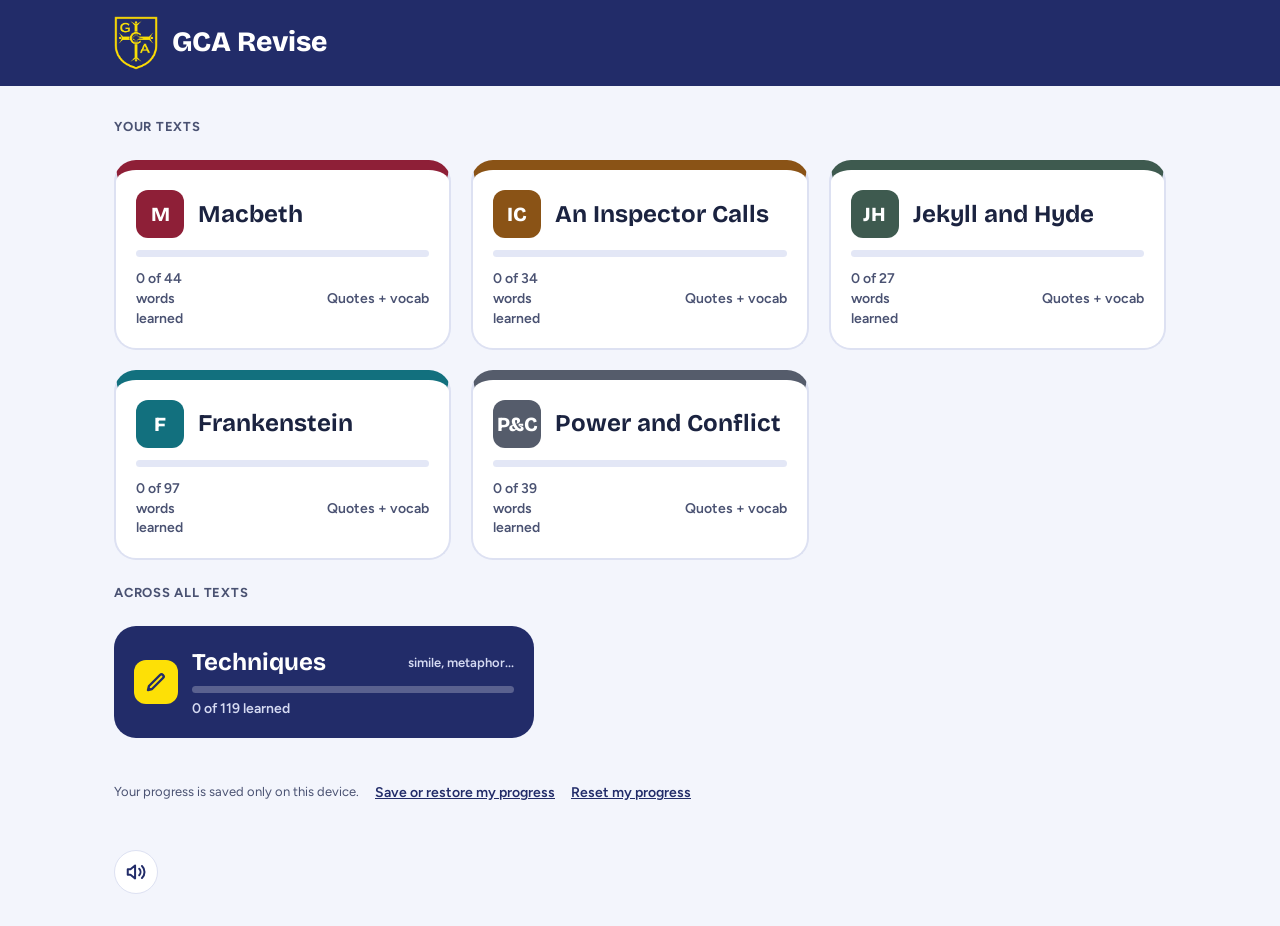
==== web/index.html @ 06cf7635 "Add Save or restore my progress (code or file); update feedback log and handoff Co-Authored-By: Clau" ====
<!doctype html>
<html lang="en">
<head>
<meta charset="utf-8">
<meta name="viewport" content="width=device-width, initial-scale=1">
<title>GCA Revise</title>
<link rel="icon" href="img/crest.png">
<link rel="stylesheet" href="style.css">
</head>
<body>
<div id="app"></div>
<script src="vendor/supabase.js"></script>
<script src="js/account.js"></script>
<script src="js/storage.js"></script>
<script src="js/data.js"></script>
<script src="js/engine.js"></script>
<script src="js/sound.js"></script>
<script src="js/backup.js"></script>
<script src="js/screens.js"></script>
<script src="js/typed-screens.js"></script>
<script src="js/match-screens.js"></script>
<script src="js/quote-screens.js"></script>
<script src="js/app.js"></script>
</body>
</html>
---- web/style.css ----
/* GCA Revise: colours, fonts and layout, from the approved design. */

/* Fonts are served from this site (no outside requests). Both are open-source (SIL Open Font License):
   Bricolage Grotesque and Figtree, variable versions, Latin letters only. */
@font-face {
  font-family: 'Bricolage Grotesque';
  font-style: normal;
  font-weight: 600 800;
  font-display: swap;
  src: url(fonts/bricolage-grotesque-latin.woff2) format('woff2');
}
@font-face {
  font-family: 'Figtree';
  font-style: normal;
  font-weight: 400 700;
  font-display: swap;
  src: url(fonts/figtree-latin.woff2) format('woff2');
}
:root {
  --navy: #222C69;
  --bg: #F3F5FC;
  --ink: #1B2340;
  --muted: #4A5272;
  --line: #DDE1F2;
  --track: #E3E7F6;
  --yellow: #FDE006;
  --accent: var(--navy);
  --tint: #E3E7F6;
}

* { box-sizing: border-box; }

body {
  margin: 0;
  background: var(--bg);
  color: var(--ink);
  font-family: 'Figtree', system-ui, sans-serif;
  font-size: 16px;
  line-height: 1.4;
}

a { color: inherit; text-decoration: none; }
h1, h2 { margin: 0; font-family: 'Bricolage Grotesque', sans-serif; }
p { margin: 0; }
a:focus-visible, button:focus-visible { outline: 3px solid var(--yellow); outline-offset: 2px; }

.wrap {
  max-width: 1100px;
  width: 100%;
  margin: 0 auto;
  padding: 20px;
  display: flex;
  flex-direction: column;
  gap: 16px;
}

.label {
  font-family: 'Figtree', sans-serif;
  font-size: 13px;
  font-weight: 700;
  letter-spacing: 0.06em;
  text-transform: uppercase;
  color: var(--muted);
}

/* Progress bar */
.bar { height: 7px; border-radius: 4px; background: var(--track); }
.bar span { display: block; height: 100%; border-radius: 4px; background: var(--accent); }

/* ---------- Home ---------- */
.home-head {
  max-width: 1100px;
  margin: 0 auto;
  padding: 36px 20px 0;
  display: flex;
  align-items: center;
  gap: 14px;
  color: var(--navy);
}
.home-head .crest { width: 48px; height: auto; flex: none; }
.home-head h1 { font-size: 32px; font-weight: 800; line-height: 1.05; }
.sub { font-size: 15px; color: var(--muted); }

.text-grid { display: flex; flex-direction: column; gap: 10px; }

.text-card {
  display: grid;
  grid-template-columns: 44px 1fr auto;
  grid-template-areas:
    "badge name tag"
    "badge bar bar"
    "badge learned learned";
  column-gap: 14px;
  row-gap: 6px;
  align-items: center;
  background: #fff;
  border: 2px solid var(--line);
  border-radius: 18px;
  padding: 12px 16px;
  min-height: 44px;
}
.text-card:hover { border-color: var(--accent); }
.badge {
  grid-area: badge;
  width: 44px; height: 44px;
  border-radius: 12px;
  background: var(--accent);
  color: #fff;
  display: flex; align-items: center; justify-content: center;
  font-family: 'Bricolage Grotesque', sans-serif;
  font-weight: 800; font-size: 20px;
}
.tc-name { grid-area: name; font-family: 'Bricolage Grotesque', sans-serif; font-weight: 700; font-size: 18px; }
.tc-tag { grid-area: tag; font-size: 13px; font-weight: 600; color: var(--muted); }
.text-card .bar { grid-area: bar; }
.tc-learned { grid-area: learned; font-size: 13px; font-weight: 600; color: var(--muted); }

.tech-card {
  display: grid;
  grid-template-columns: 44px 1fr auto;
  grid-template-areas:
    "icon name tag"
    "icon bar bar"
    "icon learned learned";
  column-gap: 14px;
  row-gap: 6px;
  align-items: center;
  background: var(--navy);
  color: #fff;
  border-radius: 18px;
  padding: 14px 16px;
  min-height: 44px;
  --accent: var(--yellow);
}
.tech-icon {
  grid-area: icon;
  width: 44px; height: 44px;
  border-radius: 12px;
  background: var(--yellow);
  display: flex; align-items: center; justify-content: center;
}
.tech-name { grid-area: name; font-family: 'Bricolage Grotesque', sans-serif; font-weight: 700; font-size: 18px; }
.tech-tag { grid-area: tag; font-size: 13px; font-weight: 600; color: #D5DAF2; }
.tech-card .bar { grid-area: bar; background: rgba(255, 255, 255, 0.25); }
.tech-card .tc-learned { color: #D5DAF2; }

/* ---------- Inside a text / Techniques ---------- */
.page-head {
  background: var(--accent);
  color: #fff;
  border-radius: 0 0 28px 28px;
}
.head-inner { padding-top: 24px; padding-bottom: 24px; gap: 14px; }
.head-top { display: flex; align-items: center; gap: 14px; }
.back {
  width: 44px; height: 44px;
  border-radius: 14px;
  background: rgba(255, 255, 255, 0.18);
  display: flex; align-items: center; justify-content: center;
  flex: none;
}
.brand-link, .home-link { display: flex; align-items: center; gap: 14px; color: inherit; }
.brand-link:hover .head-brand, .home-link:hover h1 { text-decoration: underline; }
.crest-small { display: block; width: 32px; height: auto; }
.head-brand { display: inline; font-weight: 700; color: rgba(255, 255, 255, 0.85); font-size: 15px; }
.page-head h1 { font-size: 36px; font-weight: 800; line-height: 1.05; }
.page-head .sub { color: rgba(255, 255, 255, 0.85); }

.mode-switch { display: flex; background: var(--track); border-radius: 14px; padding: 4px; gap: 4px; }
.mode-btn {
  flex: 1;
  min-height: 44px;
  border: 0;
  border-radius: 11px;
  background: transparent;
  color: var(--muted);
  font: 600 15px 'Figtree', sans-serif;
  cursor: pointer;
}
.mode-btn.on { background: #fff; color: var(--navy); font-weight: 700; }

.card-grid { display: flex; flex-direction: column; gap: 16px; }
.card {
  background: #fff;
  border: 2px solid var(--line);
  border-radius: 20px;
  padding: 16px;
  display: flex;
  flex-direction: column;
  gap: 12px;
}
.card h2 { font-size: 22px; font-weight: 700; }
.card-top { display: flex; justify-content: space-between; align-items: baseline; gap: 12px; }
.count { font-size: 13px; font-weight: 600; color: var(--muted); }

.pills { display: flex; gap: 8px; flex-wrap: wrap; }
.pill {
  display: flex; align-items: center;
  min-height: 44px;
  padding: 0 16px;
  border-radius: 999px;
  background: var(--tint);
  color: var(--accent);
  font-weight: 700; font-size: 15px;
}
.pill.primary { background: var(--accent); color: #fff; }

.later {
  background: var(--track);
  border-radius: 20px;
  padding: 14px 16px;
  display: flex; flex-direction: column; gap: 4px;
  color: var(--muted);
  font-size: 14px;
}
.later strong { color: var(--navy); font-size: 15px; }

.tech-list { display: flex; flex-direction: column; gap: 8px; }
.tech-row { display: flex; gap: 12px; background: #fff; border-radius: 14px; padding: 10px 14px; }
.tech-word { width: 104px; flex: none; font-weight: 700; }
.tech-def { font-size: 14px; color: var(--muted); }

/* ---------- Laptop and Chromebook ---------- */
@media (min-width: 760px) {
  body { font-size: 17px; }
  .wrap { padding: 32px 24px; gap: 24px; }

  .home-head {
    max-width: none;
    background: var(--navy);
    color: #fff;
    padding: 16px max(24px, calc((100% - 1100px) / 2 + 24px));
  }
  .home-head .crest { width: 44px; }
  .home-head h1 { font-size: 28px; }
  .home-head .sub { display: none; }

  .text-grid { display: grid; grid-template-columns: repeat(auto-fill, minmax(300px, 1fr)); gap: 20px; }
  .text-card {
    border-radius: 22px;
    padding: 20px;
    border-top: 10px solid var(--accent);
    grid-template-columns: 48px 1fr;
    grid-template-areas:
      "badge name"
      "bar bar"
      "learned tag";
    row-gap: 12px;
  }
  .tc-name { font-size: 24px; }
  .tc-learned, .tc-tag { font-size: 14px; }
  .tc-tag { justify-self: end; }
  .badge { width: 48px; height: 48px; }

  .tech-card { max-width: 420px; border-radius: 22px; padding: 20px; }
  .tech-name { font-size: 24px; }

  .head-inner { padding-top: 20px; padding-bottom: 32px; gap: 20px; }
  .crest-small { display: block; width: 36px; height: auto; }
  .head-brand { display: inline; font-weight: 700; color: rgba(255, 255, 255, 0.85); font-size: 16px; }
  .page-head h1 { font-size: 48px; }
  .page-head .sub { font-size: 18px; }

  .mode-switch { align-self: flex-start; }
  .mode-btn { padding: 0 20px; flex: none; }
  .card-grid { display: grid; grid-template-columns: repeat(auto-fit, minmax(340px, 1fr)); gap: 20px; }
  .card { border-radius: 22px; padding: 24px; gap: 16px; }
  .card h2 { font-size: 28px; }
  .count { font-size: 14px; }
  .pill { min-height: 48px; padding: 0 20px; font-size: 16px; }
  .tech-row { padding: 14px 20px; gap: 16px; border-radius: 16px; }
  .tech-word { width: 130px; font-size: 18px; }
  .tech-def { font-size: 16px; }
}

/* ---------- The typed-answer game ---------- */
.run {
  --run-bg: var(--bg);
  --run-line: var(--line);
  --run-fill: var(--navy);
  --run-count: var(--muted);
  min-height: 100vh;
  min-height: 100dvh;
  background: var(--run-bg);
  display: flex;
  flex-direction: column;
}
.run.right { --run-bg: #E3F4EB; --run-line: #BFE3D0; --run-fill: #17724B; --run-count: #155E3E; }
.run.wrong { --run-bg: #FCEBEE; --run-line: #F2C9D1; --run-fill: var(--navy); }
.run.near { --run-bg: #FFF6D6; --run-line: #F1DE9C; --run-fill: var(--navy); }
.run.done { --run-bg: var(--navy); }

.run-bar { border-bottom: 0; }
.run-bar-inner {
  max-width: 1100px; margin: 0 auto;
  padding: 24px 20px 0;
  display: flex; align-items: center; gap: 12px;
}
.back-sq {
  width: 44px; height: 44px; flex: none;
  border-radius: 14px; background: #fff; border: 2px solid var(--line);
  display: flex; align-items: center; justify-content: center;
  color: var(--ink);
}
.run-title { flex: 1; display: flex; flex-direction: column; gap: 6px; min-width: 0; }
.run-name { font-size: 14px; font-weight: 700; }
.run-track { height: 8px; border-radius: 4px; background: var(--run-line); }
.run-track span { display: block; height: 100%; border-radius: 4px; background: var(--run-fill); }
.run-count { flex: none; font-size: 14px; font-weight: 700; color: var(--run-count); }

.run-main {
  max-width: 1100px; width: 100%; margin: 0 auto;
  padding: 20px 20px 28px;
  display: flex; flex-direction: column; gap: 20px; flex: 1;
}
.run-left { display: flex; flex-direction: column; gap: 20px; flex: 1; }
.run-side { display: none; }

.chips { display: flex; gap: 10px; flex-wrap: wrap; }
.chip {
  display: inline-flex; align-items: center; gap: 6px;
  background: #fff; border: 2px solid var(--line);
  border-radius: 999px; padding: 6px 12px;
  font-size: 14px; font-weight: 700;
}

.q-card {
  background: #fff; border-radius: 24px; padding: 28px 24px;
  display: flex; flex-direction: column; gap: 12px;
  box-shadow: 0 1px 0 var(--line);
}
.q-label { font-size: 13px; font-weight: 700; letter-spacing: 0.06em; text-transform: uppercase; color: var(--muted); }
.q-text { font-family: 'Bricolage Grotesque', sans-serif; font-weight: 700; font-size: 28px; line-height: 1.2; }
.text-pill {
  align-self: flex-start; display: flex; align-items: center; gap: 8px;
  background: var(--tint); color: var(--accent);
  border-radius: 999px; padding: 6px 12px; font-size: 13px; font-weight: 700;
}
.pill-row { display: flex; gap: 8px; flex-wrap: wrap; }
.text-pill.tag-pill { background: var(--track); color: var(--navy); }
.text-pill .dot { width: 10px; height: 10px; border-radius: 5px; background: var(--accent); }

.answer { display: flex; flex-direction: column; gap: 8px; }
.answer label { font-size: 14px; font-weight: 700; color: var(--muted); }
.answer-row { display: flex; flex-direction: column; gap: 12px; }
.answer input {
  width: 100%; height: 56px; border-radius: 16px;
  border: 2px solid var(--navy); background: #fff; padding: 0 16px;
  font: 600 20px 'Figtree', sans-serif; color: var(--ink);
}
.answer input:focus { outline: 3px solid var(--yellow); outline-offset: 2px; }
.hint { font-size: 13px; color: var(--muted); }
.check-btn, .fb-btn, .done-main-btn {
  display: flex; align-items: center; justify-content: center;
  height: 56px; padding: 0 28px; border: 0; border-radius: 16px;
  font: 700 18px 'Figtree', sans-serif; cursor: pointer;
}
.check-btn { background: var(--navy); color: #fff; }

/* Right / wrong */
.fb {
  max-width: 760px; width: 100%; margin: 0 auto;
  padding: 36px 20px 28px;
  display: flex; flex-direction: column; align-items: center; gap: 16px;
  text-align: center; flex: 1;
}
.fb-icon {
  width: 96px; height: 96px; border-radius: 48px;
  display: flex; align-items: center; justify-content: center;
}
.right .fb-icon { background: #17724B; }
.wrong .fb-icon { background: #B42A47; }
.near .fb-icon { background: #B8790A; }
.fb h1 { font-size: 36px; font-weight: 800; }
.right h1 { color: #155E3E; }
.wrong h1 { color: #8E1F37; }
.near h1 { color: #7A4F00; }
.fb-def { font-size: 16px; }
.right .fb-def { color: #2D4A3C; }
.wrong .fb-def, .wrong .fb-note { color: #5A2A35; }
.near .fb-def, .near .fb-note, .near .fb-small { color: #5C4208; }
.fb-small { font-size: 14px; font-weight: 700; letter-spacing: 0.06em; text-transform: uppercase; color: #5A2A35; }
.fb-word {
  font-family: 'Bricolage Grotesque', sans-serif; font-weight: 700; font-size: 32px;
  background: #fff; border-radius: 20px; padding: 14px 28px; overflow-wrap: anywhere;
}
.fb-sentence {
  background: rgba(255, 255, 255, 0.7); border-radius: 16px; padding: 12px 16px;
  font-size: 16px; display: flex; flex-direction: column; gap: 2px; max-width: 520px;
}
.fb-sentence-body { display: block; }
.fb-sentence strong { font-weight: 800; }
.fb-sentence-label { font-size: 12px; font-weight: 700; letter-spacing: 0.06em; text-transform: uppercase; color: var(--muted); }
.right .chip { border-color: transparent; color: #155E3E; }
.fb-note { font-size: 14px; font-weight: 600; margin-top: auto; padding-top: 12px; }
.right .fb-note { color: #2D4A3C; }
.fb-btn { width: 100%; max-width: 420px; color: #fff; }
.right .fb-btn { background: #17724B; }
.wrong .fb-btn, .near .fb-btn { background: var(--navy); }
.fb-btn:focus-visible { outline: 3px solid var(--navy); outline-offset: 3px; }
.fb-link { min-height: 44px; display: flex; align-items: center; font-size: 14px; font-weight: 600; color: var(--muted); text-decoration: underline; }

/* Set complete */
.done-main {
  max-width: 900px; width: 100%; margin: 0 auto;
  padding: 40px 20px 28px; display: flex; flex-direction: column; gap: 24px; flex: 1; color: #fff;
}
.done-head { display: flex; flex-direction: column; align-items: center; text-align: center; gap: 8px; }
.done-crest { width: 64px; height: auto; }
.done-head h1 { font-size: 38px; font-weight: 800; line-height: 1.05; }
.done-head p { font-size: 16px; color: #DDE1F8; }
.done-grid { display: flex; flex-direction: column; gap: 20px; }
.tiles { display: grid; grid-template-columns: repeat(2, minmax(0, 1fr)); gap: 12px; flex: 1; }
.tile { background: #fff; color: var(--ink); border-radius: 18px; padding: 14px 16px; display: flex; flex-direction: column; gap: 2px; }
.tile-num { font-family: 'Bricolage Grotesque', sans-serif; font-weight: 800; font-size: 30px; }
.tile-label { font-size: 14px; font-weight: 600; color: var(--muted); }
.tricky { background: #fff; color: var(--ink); border-radius: 20px; padding: 16px 18px; display: flex; flex-direction: column; gap: 10px; flex: 1; align-self: flex-start; width: 100%; }
.tricky-row { display: flex; justify-content: space-between; gap: 12px; font-size: 17px; font-weight: 600; }
.tricky-row span:last-child { color: #B42A47; font-weight: 700; white-space: nowrap; }
.tricky-none { font-size: 17px; font-weight: 600; color: #17724B; }
.side-label { font-size: 13px; font-weight: 700; letter-spacing: 0.06em; text-transform: uppercase; color: var(--muted); }
.done-btns { margin-top: auto; display: flex; flex-direction: column; gap: 12px; }
.done-main-btn { background: var(--yellow); color: var(--ink); width: 100%; }
.done-outline, .done-plain {
  display: flex; align-items: center; justify-content: center;
  min-height: 56px; border-radius: 16px; font-weight: 700; font-size: 18px; color: #fff;
}
.done-outline { border: 2px solid #fff; }
.done-plain { min-height: 44px; font-size: 15px; font-weight: 600; color: #DDE1F8; }
.done-main-btn:focus-visible, .done-outline:focus-visible, .done-plain:focus-visible { outline: 3px solid #fff; outline-offset: 3px; }

@media (min-width: 760px) {
  .run-bar-inner { padding: 12px 24px; }
  .run.q .run-bar { background: #fff; border-bottom: 2px solid var(--line); }
  .run.right .run-bar, .run.wrong .run-bar { border-bottom: 2px solid var(--run-line); }
  .run-name { font-size: 16px; }
  .run-title { flex-direction: row; align-items: center; gap: 24px; }
  .run-track { flex: 1; max-width: 360px; }

  .run-main { flex-direction: row; flex-wrap: wrap; align-items: flex-start; padding: 40px 24px; gap: 24px; }
  .run-left { flex: 999 1 560px; min-width: 0; gap: 24px; }
  .run-side { display: flex; flex: 1 1 260px; min-width: 0; flex-direction: column; gap: 12px; }
  .chips-phone { display: none; }
  .q-card { border-radius: 28px; padding: 40px; gap: 16px; }
  .q-label { font-size: 14px; }
  .q-text { font-size: 40px; }
  .text-pill { padding: 6px 14px; font-size: 14px; }
  .answer label { font-size: 15px; }
  .answer-row { flex-direction: row; flex-wrap: wrap; }
  .answer input { flex: 1 1 320px; width: auto; height: 64px; border-radius: 18px; padding: 0 20px; font-size: 24px; }
  .check-btn { height: 64px; padding: 0 40px; border-radius: 18px; font-size: 20px; }
  .hint { font-size: 14px; }
  .side-card { background: #fff; border: 2px solid var(--line); border-radius: 20px; padding: 20px; display: flex; flex-direction: column; gap: 6px; }
  .side-two { display: grid; grid-template-columns: repeat(2, minmax(0, 1fr)); gap: 12px; }
  .side-two .side-card { padding: 16px; gap: 2px; }
  .side-big { font-family: 'Bricolage Grotesque', sans-serif; font-weight: 800; font-size: 36px; }
  .side-num { font-family: 'Bricolage Grotesque', sans-serif; font-weight: 800; font-size: 28px; }

  .fb { padding: 40px 24px; gap: 18px; }
  .fb-icon { width: 120px; height: 120px; border-radius: 60px; }
  .fb h1 { font-size: 52px; }
  .fb-def { font-size: 20px; }
  .fb-word { font-size: 44px; border-radius: 24px; padding: 18px 40px; }
  .fb-sentence { font-size: 18px; }
  .fb-note { font-size: 16px; margin-top: 0; }
  .fb-btn { width: auto; height: 64px; padding: 0 40px; border-radius: 18px; font-size: 20px; }

  .done-main { padding: 40px 24px; }
  .done-head { flex-direction: row; text-align: left; gap: 20px; }
  .done-crest { width: 72px; }
  .done-head h1 { font-size: 52px; }
  .done-head p { font-size: 20px; }
  .done-grid { flex-direction: row; flex-wrap: wrap; align-items: flex-start; }
  .tiles { flex: 1 1 380px; gap: 14px; }
  .tile { border-radius: 20px; padding: 18px 22px; }
  .tile-num { font-size: 38px; }
  .tile-label { font-size: 15px; }
  .tricky { flex: 1 1 380px; border-radius: 22px; padding: 22px 26px; gap: 14px; }
  .tricky-row, .tricky-none { font-size: 19px; }
  .done-btns { flex-direction: row; flex-wrap: wrap; margin-top: 0; gap: 14px; }
  .done-main-btn, .done-outline, .done-plain { width: auto; height: 64px; min-height: 64px; padding: 0 40px; border-radius: 18px; font-size: 20px; }
  .done-plain { font-weight: 700; }
}

/* ---------- Multiple choice ---------- */
.mc-row { display: flex; align-items: center; gap: 10px; flex-wrap: wrap; }
.mc-chip {
  display: inline-flex; align-items: center; gap: 8px;
  background: #fff; border: 2px solid var(--line); border-radius: 999px;
  padding: 6px 12px; font-size: 14px; font-weight: 700;
}
.mc-fb .mc-chip { border-color: transparent; }
.mc-hint { font-size: 13px; color: var(--muted); }
.mc-fb .mc-hint { font-weight: 600; }
.right .mc-hint { color: #2D4A3C; }
.wrong .mc-hint { color: #5A2A35; }
.dots { display: inline-flex; gap: 4px; }
.dot-sm { width: 10px; height: 10px; border-radius: 5px; display: inline-block; }

.choices { display: flex; flex-direction: column; gap: 10px; }
.choice {
  display: flex; align-items: center; gap: 14px;
  min-height: 56px; width: 100%; padding: 8px 16px;
  border-radius: 16px; background: #fff; border: 2px solid var(--line);
  font: 600 19px 'Figtree', sans-serif; color: var(--ink); text-align: left;
}
button.choice { cursor: pointer; }
button.choice:hover { border-color: var(--navy); }
button.choice:focus-visible { outline: 3px solid var(--yellow); outline-offset: 2px; }
.letter {
  width: 32px; height: 32px; flex: none; border-radius: 10px; background: #EEF0FA;
  display: flex; align-items: center; justify-content: center;
  font-weight: 800; font-size: 15px; color: var(--navy);
}
.letter.ok { background: #17724B; }
.letter.bad { background: #B42A47; }
.choice-text { overflow-wrap: anywhere; }
.choice-tag { margin-left: auto; font-size: 13px; font-weight: 700; white-space: nowrap; }
.choice.is-right { border: 3px solid #17724B; padding: 7px 15px; }
.choice.is-right .choice-text { font-weight: 700; color: #155E3E; }
.choice.is-right .choice-tag { color: #155E3E; }
.choice.is-wrong { border: 3px solid #B42A47; padding: 7px 15px; }
.choice.is-wrong .choice-text { color: #8E1F37; text-decoration: line-through; }
.choice.is-wrong .choice-tag { color: #8E1F37; }
.choice.is-dim { opacity: 0.6; }
.kbd-hint { display: none; }

.mc-banner { display: flex; align-items: center; gap: 10px; }
.mc-banner-icon {
  width: 44px; height: 44px; border-radius: 22px; flex: none;
  display: flex; align-items: center; justify-content: center;
}
.right .mc-banner-icon { background: #17724B; }
.wrong .mc-banner-icon { background: #B42A47; }
.mc-banner-icon svg { width: 24px; height: 24px; }
.mc-banner-text { font-family: 'Bricolage Grotesque', sans-serif; font-weight: 800; font-size: 32px; }
.right .mc-banner-text { color: #155E3E; }
.wrong .mc-banner-text { color: #8E1F37; }
.mc-banner-side { display: none; margin-left: auto; font-size: 15px; font-weight: 700; }
.mc-def { font-size: 16px; }
.right .mc-def { color: #2D4A3C; }
.wrong .mc-def { color: #5A2A35; }
.mc-fb .fb-sentence { max-width: none; }
.mc-note { margin-top: 0; padding-top: 0; text-align: center; }
.mc-actions { display: flex; flex-direction: column; align-items: center; gap: 8px; margin-top: auto; }
.mc-actions .fb-btn { max-width: none; }
.mc-fb .run-left { gap: 16px; }
.mc-fb .chips { justify-content: center; }
.side-need { display: flex; align-items: center; gap: 8px; font-weight: 700; font-size: 17px; flex-wrap: wrap; }

@media (min-width: 760px) {
  .choices { display: grid; grid-template-columns: repeat(auto-fit, minmax(260px, 1fr)); gap: 14px; }
  .choice { min-height: 72px; padding: 10px 20px; border-radius: 18px; gap: 16px; font-size: 22px; }
  .choice.is-right, .choice.is-wrong { padding: 9px 19px; }
  .letter { width: 36px; height: 36px; font-size: 16px; }
  .choice-tag { font-size: 14px; }
  .mc-row .mc-hint { display: none; }
  .kbd-hint { display: block; }
  .run.mc-fb.right, .run.mc-fb.wrong { --run-bg: var(--bg); --run-line: var(--line); --run-fill: var(--navy); --run-count: var(--muted); }
  .mc-fb.right .run-bar, .mc-fb.wrong .run-bar { background: #fff; border-bottom: 2px solid var(--line); }
  .mc-banner { border-radius: 20px; padding: 16px 24px; gap: 14px; }
  .right .mc-banner { background: #E3F4EB; }
  .wrong .mc-banner { background: #FCEBEE; }
  .mc-banner-icon { width: 48px; height: 48px; border-radius: 24px; }
  .mc-banner-side { display: block; }
  .mc-def { font-size: 22px; font-weight: 600; }
  .mc-note { text-align: left; font-size: 16px; color: var(--muted); }
  .mc-actions { flex-direction: row; justify-content: flex-end; margin-top: 0; }
  .mc-note, .mc-actions { align-self: stretch; }
}

/* ---------- Matching ---------- */
.m-head h1 { font-size: 26px; font-weight: 700; line-height: 1.2; }
.m-head p { font-size: 14px; color: var(--muted); margin-top: 6px; }
.m-grid { display: grid; grid-template-columns: repeat(2, minmax(0, 1fr)); gap: 10px; align-items: stretch; }
.m-cell {
  display: flex; align-items: center; gap: 8px;
  min-height: 84px; padding: 10px 12px; border-radius: 16px;
  background: #fff; border: 2px solid var(--line); color: var(--ink);
  font-family: 'Figtree', sans-serif; text-align: left; cursor: pointer;
}
.m-cell:hover:not(:disabled) { border-color: var(--navy); }
.m-cell:focus-visible { outline: 3px solid var(--yellow); outline-offset: 2px; }
.m-word span { font-size: 17px; font-weight: 700; overflow-wrap: anywhere; }
.m-meaning span { font-size: 14px; font-weight: 600; line-height: 1.25; }
.m-cell.sel { border: 3px solid var(--navy); padding: 9px 11px; color: var(--navy); }
.m-cell.done { background: #E3F4EB; border-color: #17724B; opacity: 0.8; color: #155E3E; cursor: default; }
.m-cell.slip { background: #FCEBEE; border-color: #B42A47; }
.m-cell svg { flex: none; width: 18px; height: 18px; }
.m-status {
  display: flex; align-items: center; gap: 8px; align-self: flex-start;
  background: #fff; border: 2px solid var(--line); border-radius: 999px;
  padding: 6px 12px; font-size: 13px; font-weight: 700; color: var(--navy);
}
.m-status-slip { color: #8E1F37; border-color: #F2C9D1; background: #FCEBEE; }

.match-done .md-main {
  max-width: 760px; width: 100%; margin: 0 auto; padding: 40px 20px 28px;
  display: flex; flex-direction: column; align-items: center; gap: 14px; text-align: center; flex: 1;
}
.match-done .fb-icon { width: 72px; height: 72px; border-radius: 36px; }
.match-done.right .fb-icon { background: #17724B; }
.match-done.near .fb-icon { background: #B8790A; }
.match-done .fb-icon svg { width: 40px; height: 40px; }
.md-flag { color: #fff; font: 800 38px 'Bricolage Grotesque', sans-serif; }
.match-done h1 { font-size: 34px; font-weight: 800; }
.match-done.right h1 { color: #155E3E; }
.match-done.near h1 { color: #7A4F00; }
.md-sub { font-size: 16px; }
.match-done.right .md-sub { color: #2D4A3C; }
.match-done.near .md-sub { color: #5C4208; }
.md-list { display: flex; flex-direction: column; gap: 8px; width: 100%; text-align: left; }
.md-row { display: flex; align-items: center; gap: 12px; background: #fff; border-radius: 14px; padding: 10px 14px; }
.md-word { width: 104px; flex: none; font-size: 17px; font-weight: 700; overflow-wrap: anywhere; }
.md-def { font-size: 14px; color: var(--muted); }
.md-note { font-size: 13px; font-weight: 600; color: var(--muted); }
.match-done.right .chip { border-color: transparent; color: #155E3E; }
.md-btns { margin-top: auto; padding-top: 12px; width: 100%; display: flex; flex-direction: column; align-items: center; gap: 12px; }
.md-btns .fb-btn { max-width: none; }
.match-done.right .fb-btn { background: #17724B; }
.match-done.near .fb-btn { background: var(--navy); }
.md-back { min-height: 44px; display: flex; align-items: center; font-weight: 600; font-size: 14px; color: var(--muted); text-decoration: underline; }

@media (min-width: 760px) {
  .m-head h1 { font-size: 36px; }
  .m-head p { font-size: 16px; }
  .m-grid { gap: 14px; }
  .m-cell { min-height: 76px; padding: 12px 18px; border-radius: 18px; gap: 10px; }
  .m-cell.sel { padding: 11px 17px; }
  .m-word span { font-size: 22px; }
  .m-meaning span { font-size: 17px; line-height: 1.3; }
  .m-cell svg { width: 20px; height: 20px; }
  .m-status { font-size: 15px; padding: 8px 16px; }
  .match-done .md-main { padding: 48px 24px; gap: 18px; }
  .match-done .fb-icon { width: 96px; height: 96px; border-radius: 48px; }
  .match-done h1 { font-size: 48px; }
  .md-sub { font-size: 20px; }
  .md-row { padding: 14px 20px; border-radius: 16px; gap: 16px; }
  .md-word { width: 150px; font-size: 20px; }
  .md-def { font-size: 17px; }
  .md-btns { flex-direction: row; justify-content: center; margin-top: 0; }
  .md-btns .fb-btn { width: auto; }
  .md-back { min-height: 64px; padding: 0 40px; border-radius: 18px; background: #fff; text-decoration: none; font-weight: 700; font-size: 20px; color: var(--navy); }
}

/* ---------- Quotes ---------- */
.q-quote {
  font-family: 'Bricolage Grotesque', sans-serif; font-weight: 600;
  font-size: 24px; line-height: 1.35; overflow-wrap: anywhere;
}
.gap-blank {
  display: inline-block; min-width: 96px;
  border-bottom: 3px solid var(--accent); vertical-align: bottom;
}
.gap-filled { color: var(--accent); font-weight: 800; }
.fb-quote { background: #fff; border-radius: 20px; padding: 18px 20px; display: flex; flex-direction: column; gap: 8px; }
.fb-source { font-size: 14px; font-weight: 700; color: var(--accent); }
@media (min-width: 760px) {
  .q-quote { font-size: 34px; line-height: 1.25; }
  .gap-blank { min-width: 140px; border-bottom-width: 4px; }
  .fb-quote { padding: 24px 28px; border-radius: 24px; }
  .fb-quote .q-quote { font-size: 28px; }
  .fb-source { font-size: 15px; }
}

/* ---------- Quotes: two levels on the text screen ---------- */
.level { display: flex; flex-direction: column; gap: 10px; padding-top: 14px; border-top: 2px solid var(--line); }
.card .card-top + .level { border-top: 0; padding-top: 0; }
.level h3 { font-family: 'Bricolage Grotesque', sans-serif; font-weight: 700; font-size: 20px; }
.level-hint { font-size: 14px; color: var(--muted); }
.gap-long { min-width: 180px; }
.fb-quote-wide { align-self: stretch; text-align: left; }
@media (min-width: 760px) {
  .level h3 { font-size: 22px; }
  .level-hint { font-size: 15px; }
  .gap-long { min-width: 260px; }
}

/* ---------- Home footer ---------- */
.home-foot {
  max-width: 1100px; margin: 0 auto; padding: 0 20px 28px;
  display: flex; flex-wrap: wrap; align-items: center; gap: 4px 16px;
  font-size: 13px; color: var(--muted);
}
.link-btn {
  min-height: 44px; padding: 0; border: 0; background: none; cursor: pointer;
  font: 600 14px 'Figtree', sans-serif; color: var(--navy); text-decoration: underline;
}
@media (min-width: 760px) { .home-foot { padding: 0 24px 32px; } }

/* ---------- Mode switch with its one-line explanation ---------- */
.mode-wrap { display: flex; flex-direction: column; gap: 8px; }
.mode-help { font-size: 14px; color: var(--muted); }
@media (min-width: 760px) { .mode-help { font-size: 15px; } }

/* Optional sign-in (only shown when switched on) */
.account form { display: inline; }
.account input[type="email"] { font: inherit; padding: 4px 8px; border: 1px solid #bbb; border-radius: 6px; }
.account-msg { display: block; margin-top: 4px; }

/* ---------- Sound button (at the foot of every screen, so it never covers anything) ---------- */
#sound-holder { max-width: 1100px; margin: 0 auto; padding: 4px 20px 28px; }
.sound-btn {
  width: 44px; height: 44px; border-radius: 50%;
  display: flex; align-items: center; justify-content: center;
  border: 1.5px solid var(--line); background: #fff; color: var(--navy);
  cursor: pointer;
}
.sound-btn[aria-pressed="false"] { color: var(--muted); background: var(--bg); }
@media (min-width: 760px) { #sound-holder { padding: 4px 24px 32px; } }

/* ---------- Save or restore my progress ---------- */
.backup-card { display: flex; flex-direction: column; gap: 12px; }
.backup-card h2 { font-size: 20px; }
.backup-box {
  width: 100%; padding: 10px 12px; border: 1.5px solid var(--line); border-radius: 12px;
  font: 14px/1.3 ui-monospace, Menlo, Consolas, monospace; color: var(--ink); background: #fff; resize: vertical;
  word-break: break-all;
}
.backup-msg { min-height: 1.3em; font-weight: 600; color: var(--navy); }
.backup-note { font-size: 13px; color: var(--muted); }
.backup-file { cursor: pointer; }
a.link-btn { display: inline-flex; align-items: center; }
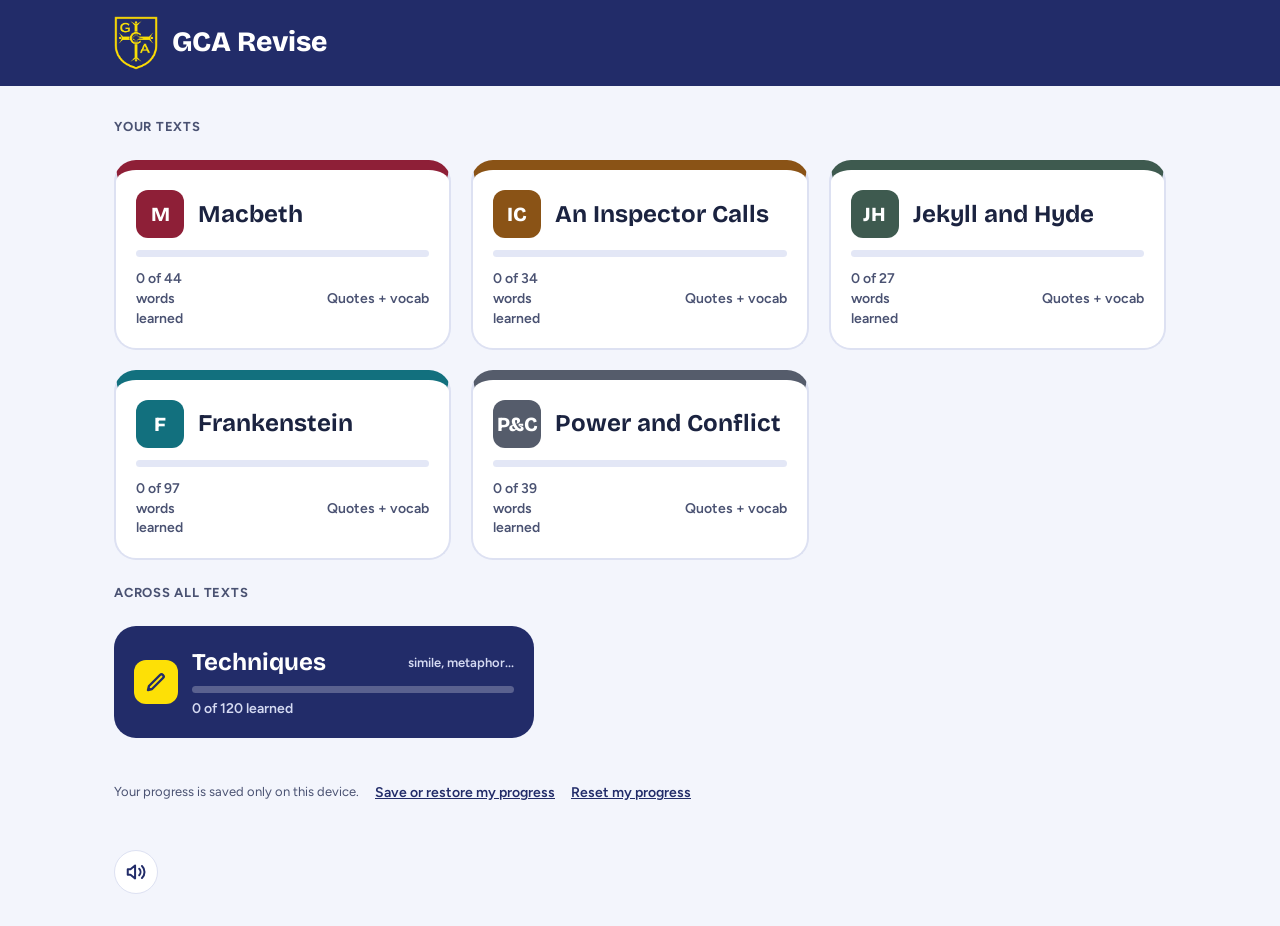
==== commit 132051da: "Sets: lessons by character and theme (choose, match, type the gap, finish) for Macbeth Co-Authored-B" ====
--- a/web/index.html
+++ b/web/index.html
@@ -15,11 +15,13 @@
 <script src="js/data.js"></script>
 <script src="js/engine.js"></script>
 <script src="js/sound.js"></script>
+<script src="js/celebrate.js"></script>
 <script src="js/backup.js"></script>
 <script src="js/screens.js"></script>
 <script src="js/typed-screens.js"></script>
 <script src="js/match-screens.js"></script>
 <script src="js/quote-screens.js"></script>
+<script src="js/lesson-screens.js"></script>
 <script src="js/app.js"></script>
 </body>
 </html>
--- a/web/style.css
+++ b/web/style.css
@@ -306,7 +306,9 @@
 .run-name { font-size: 14px; font-weight: 700; }
 .run-track { height: 8px; border-radius: 4px; background: var(--run-line); }
 .run-track span { display: block; height: 100%; border-radius: 4px; background: var(--run-fill); }
-.run-count { flex: none; font-size: 14px; font-weight: 700; color: var(--run-count); }
+.run-count { flex: none; display: flex; flex-direction: column; align-items: flex-end; gap: 2px; font-size: 14px; font-weight: 700; color: var(--run-count); line-height: 1.2; }
+.run-count-main { font-size: 18px; }
+.run-count-label, .run-count-sub { font-size: 12px; font-weight: 600; }
 
 .run-main {
   max-width: 1100px; width: 100%; margin: 0 auto;
@@ -721,3 +723,66 @@
 .backup-note { font-size: 13px; color: var(--muted); }
 .backup-file { cursor: pointer; }
 a.link-btn { display: inline-flex; align-items: center; }
+
+/* ---------- Streak celebration ---------- */
+#celebrate { position: fixed; inset: 0; z-index: 50; pointer-events: none; }
+#celebrate canvas { position: absolute; inset: 0; }
+.celebrate-banner {
+  position: absolute; top: 8%; left: 50%; transform: translateX(-50%);
+  background: var(--navy); color: #fff; border: 3px solid var(--yellow);
+  padding: 12px 26px; border-radius: 999px; white-space: nowrap;
+  font: 800 28px/1.1 'Bricolage Grotesque', sans-serif;
+  box-shadow: 0 6px 20px rgba(34, 44, 105, 0.35);
+  animation: celebrate-pop 3.2s ease both;
+}
+.celebrate-num { color: var(--yellow); }
+@keyframes celebrate-pop {
+  0% { opacity: 0; transform: translateX(-50%) scale(0.6); }
+  10% { opacity: 1; transform: translateX(-50%) scale(1.08); }
+  16% { transform: translateX(-50%) scale(1); }
+  85% { opacity: 1; }
+  100% { opacity: 0; }
+}
+@media (prefers-reduced-motion: reduce) {
+  .celebrate-banner { animation: celebrate-fade 3.2s ease both; }
+  @keyframes celebrate-fade { 0% { opacity: 0; } 10% { opacity: 1; } 85% { opacity: 1; } 100% { opacity: 0; } }
+}
+
+.revisit-title { font-size: 13px; font-weight: 700; color: var(--muted); text-transform: uppercase; letter-spacing: 0.04em; }
+.revisit-list { margin: 0; padding-left: 20px; display: flex; flex-direction: column; gap: 4px; font-size: 15px; }
+
+/* ---------- Sets (lessons by character or theme) ---------- */
+.sets-intro { color: var(--muted); font-size: 15px; }
+.set-grid { display: flex; flex-direction: column; gap: 10px; }
+.set-card {
+  display: flex; flex-direction: column; gap: 8px;
+  background: #fff; border: 2px solid var(--line); border-radius: 18px; padding: 14px 16px;
+}
+.set-card:hover { border-color: var(--accent); }
+.set-card.is-complete { border-color: #17724B; }
+.set-name { font: 700 18px 'Bricolage Grotesque', sans-serif; }
+.set-blurb { font-size: 14px; color: var(--muted); }
+.set-meta { display: flex; justify-content: space-between; gap: 8px; flex-wrap: wrap; font-size: 13px; font-weight: 600; color: var(--muted); }
+.set-status { display: inline-flex; align-items: center; gap: 4px; color: var(--ink); }
+.steps { list-style: none; margin: 0; padding: 0; display: flex; flex-direction: column; gap: 8px; }
+.step-row { display: flex; align-items: center; gap: 12px; padding: 10px 12px; border: 1.5px solid var(--line); border-radius: 14px; background: #fff; }
+.step-row.is-next { border-color: var(--accent); background: var(--tint); }
+.step-row.is-done { background: #E9F6EF; border-color: #BFE3CF; }
+.step-num {
+  flex: none; width: 32px; height: 32px; border-radius: 50%; display: flex; align-items: center; justify-content: center;
+  background: var(--accent); color: #fff; font-weight: 700;
+}
+.step-row.is-done .step-num { background: #17724B; }
+.step-body { flex: 1; display: flex; flex-direction: column; }
+.step-name { font-weight: 700; }
+.step-help { font-size: 13px; color: var(--muted); }
+.step-count { font-size: 13px; font-weight: 600; color: var(--muted); white-space: nowrap; }
+.pill.big { min-height: 52px; font-size: 17px; justify-content: center; text-align: center; }
+.set-note { font-size: 13px; color: var(--muted); }
+.set-contents summary { cursor: pointer; font-weight: 700; min-height: 44px; display: flex; align-items: center; }
+.set-words { display: flex; flex-wrap: wrap; gap: 6px; }
+.set-word { background: var(--tint); border-radius: 999px; padding: 4px 12px; font-size: 14px; font-weight: 600; }
+@media (min-width: 760px) {
+  .set-grid { display: grid; grid-template-columns: repeat(auto-fill, minmax(300px, 1fr)); gap: 16px; }
+  .set-card { padding: 18px 20px; border-top: 8px solid var(--accent); border-radius: 20px; }
+}
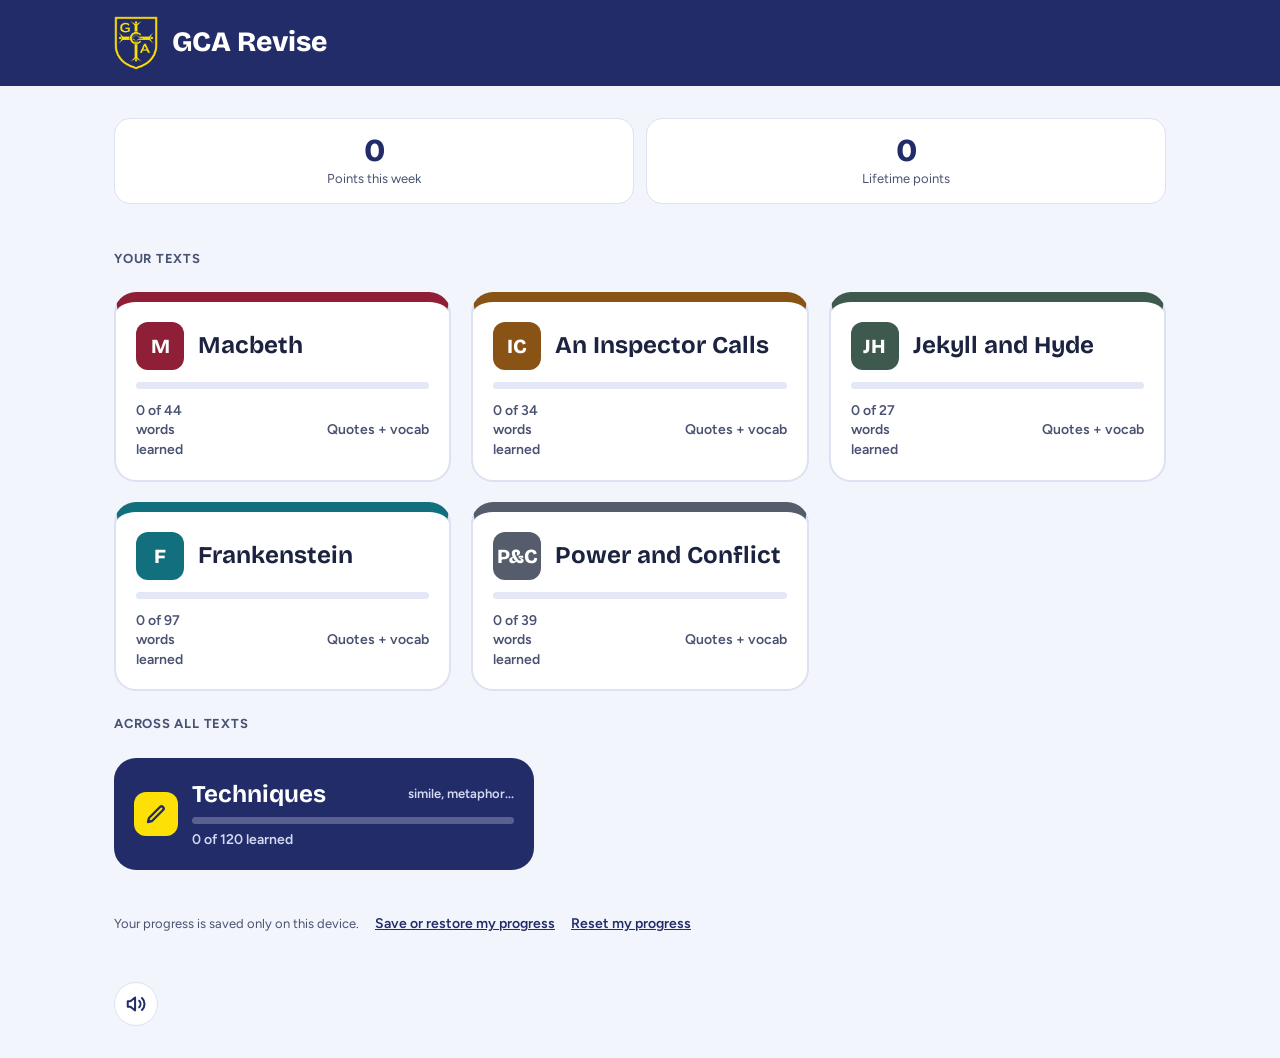
==== commit 6b34e072: "Points: weekly and lifetime score (first-attempt +1, streak bonus, none in revise) Co-Authored-By: C" ====
--- a/web/index.html
+++ b/web/index.html
@@ -16,6 +16,7 @@
 <script src="js/engine.js"></script>
 <script src="js/sound.js"></script>
 <script src="js/celebrate.js"></script>
+<script src="js/points.js"></script>
 <script src="js/backup.js"></script>
 <script src="js/screens.js"></script>
 <script src="js/typed-screens.js"></script>
--- a/web/style.css
+++ b/web/style.css
@@ -786,3 +786,23 @@
   .set-grid { display: grid; grid-template-columns: repeat(auto-fill, minmax(300px, 1fr)); gap: 16px; }
   .set-card { padding: 18px 20px; border-top: 8px solid var(--accent); border-radius: 20px; }
 }
+
+/* ---------- Items inside a set (quotes with their source, vocab with a tap-for-meaning) ---------- */
+.set-quotes { list-style: none; margin: 0; padding: 0; display: flex; flex-direction: column; gap: 10px; }
+.set-quote { display: flex; flex-direction: column; gap: 2px; padding-left: 12px; border-left: 4px solid var(--accent); }
+.set-quote-text { font-weight: 600; }
+.set-quote-src { font-size: 13px; color: var(--muted); }
+.set-word-list { display: flex; flex-direction: column; gap: 6px; }
+.set-word-item { border: 1.5px solid var(--line); border-radius: 12px; background: #fff; }
+.set-word-item summary { cursor: pointer; padding: 10px 14px; min-height: 44px; display: flex; align-items: center; font-weight: 700; }
+.set-word-item p { padding: 0 14px 12px; color: var(--muted); }
+.set-word-item[open] { border-color: var(--accent); background: var(--tint); }
+.set-tip { font-weight: 500; color: var(--muted); font-size: 13px; }
+
+/* Points: weekly and lifetime */
+.points-card { display: flex; gap: 12px; margin: 0 0 22px; }
+.points-box { flex: 1; background: #fff; border: 1px solid var(--line); border-radius: 16px; padding: 14px 16px; text-align: center; }
+.points-num { font-family: 'Bricolage Grotesque', sans-serif; font-weight: 800; font-size: 32px; color: var(--navy); line-height: 1.1; }
+.points-label { font-size: 13px; color: var(--muted); margin-top: 2px; }
+.points-line { text-align: center; color: var(--muted); margin: 4px 0 14px; }
+.points-line b { color: var(--navy); }
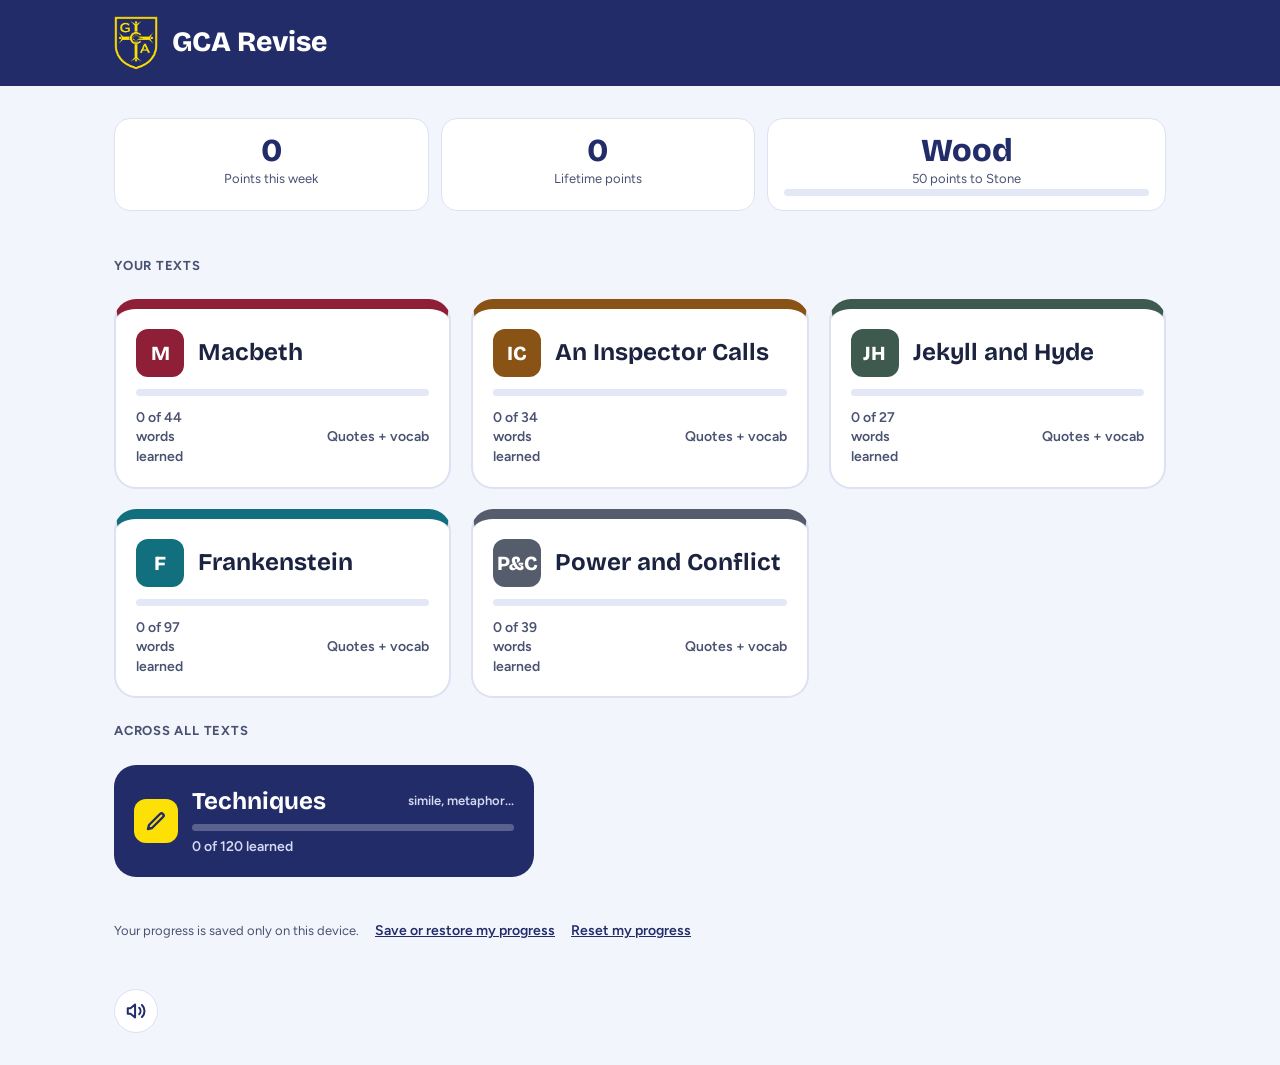
==== commit 8994f551: "Security fixes: escape back link, add Content-Security-Policy, cap and sanitise restored progress co" ====
--- a/web/index.html
+++ b/web/index.html
@@ -3,6 +3,7 @@
 <head>
 <meta charset="utf-8">
 <meta name="viewport" content="width=device-width, initial-scale=1">
+<meta http-equiv="Content-Security-Policy" content="default-src 'self'; script-src 'self'; style-src 'self' 'unsafe-inline'; img-src 'self' data:; font-src 'self'; connect-src 'self' https://flfywjedhwbvdiukvkoo.supabase.co; object-src 'none'; base-uri 'self'; form-action 'self'">
 <title>GCA Revise</title>
 <link rel="icon" href="img/crest.png">
 <link rel="stylesheet" href="style.css">
--- a/web/style.css
+++ b/web/style.css
@@ -806,3 +806,5 @@
 .points-label { font-size: 13px; color: var(--muted); margin-top: 2px; }
 .points-line { text-align: center; color: var(--muted); margin: 4px 0 14px; }
 .points-line b { color: var(--navy); }
+.rank-box { flex: 1.3; }
+@media (max-width: 560px) { .points-card { flex-wrap: wrap; } .rank-box { flex: 1 1 100%; } }
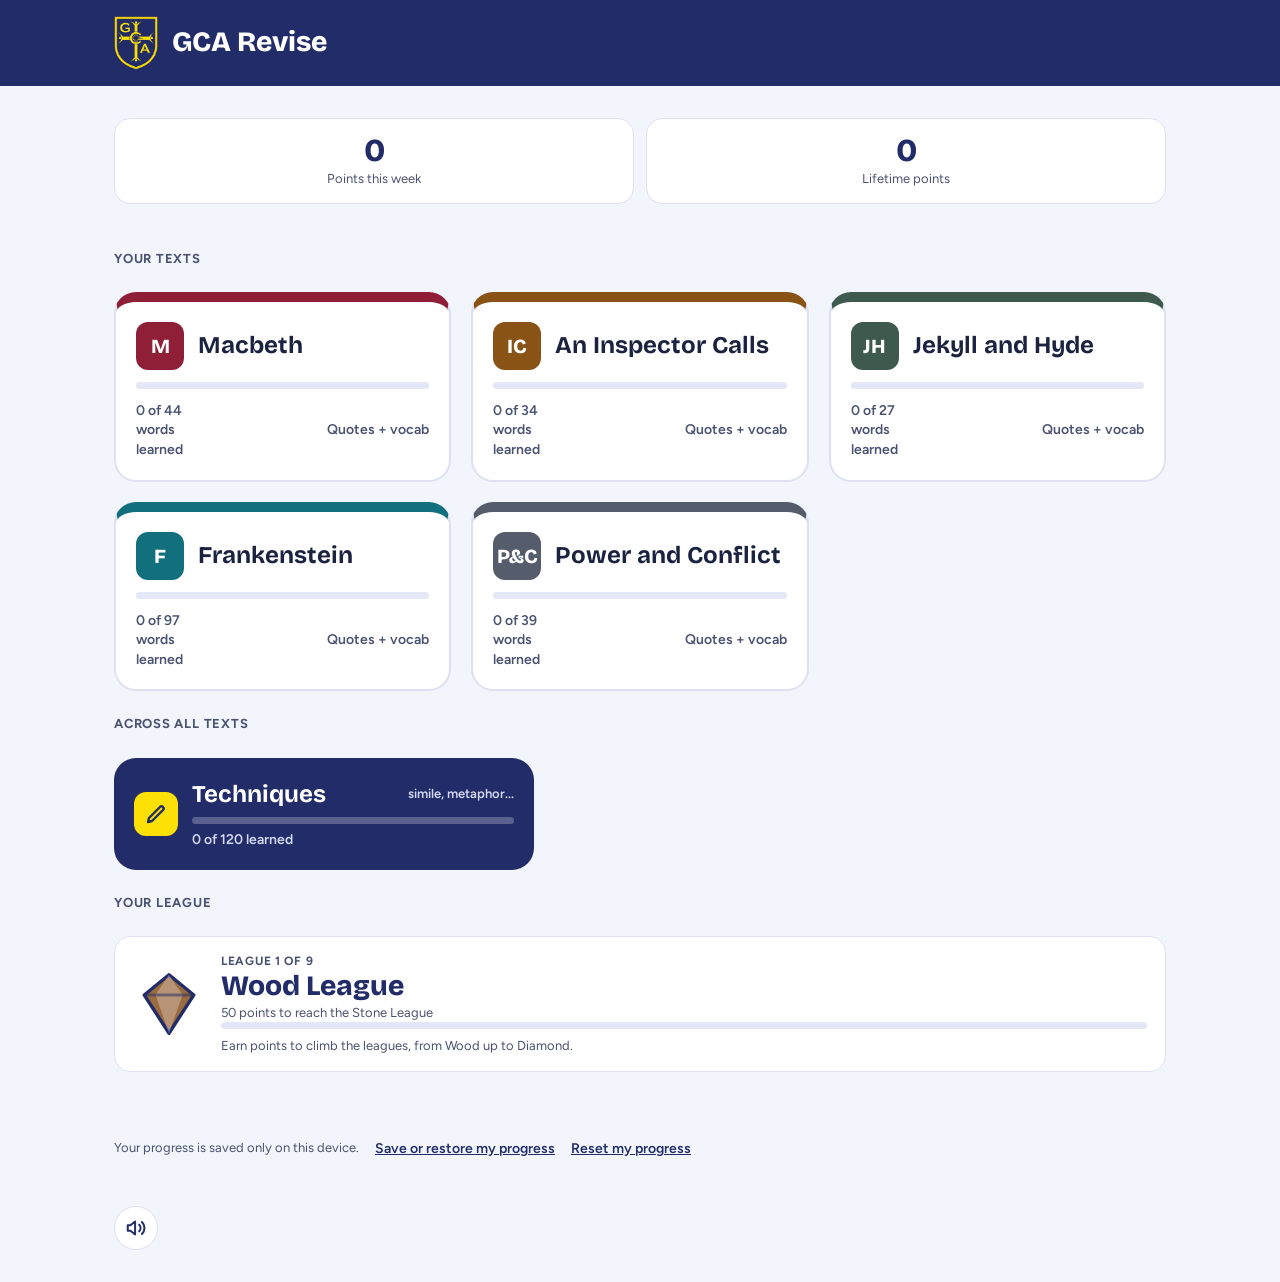
==== commit 21e3acc2: "Keep the quote visible above the phone keyboard; cap typed ending at 8 words; forgive one word in lo" ====
--- a/web/index.html
+++ b/web/index.html
@@ -2,7 +2,7 @@
 <html lang="en">
 <head>
 <meta charset="utf-8">
-<meta name="viewport" content="width=device-width, initial-scale=1">
+<meta name="viewport" content="width=device-width, initial-scale=1, interactive-widget=resizes-content">
 <meta http-equiv="Content-Security-Policy" content="default-src 'self'; script-src 'self'; style-src 'self' 'unsafe-inline'; img-src 'self' data:; font-src 'self'; connect-src 'self' https://flfywjedhwbvdiukvkoo.supabase.co; object-src 'none'; base-uri 'self'; form-action 'self'">
 <title>GCA Revise</title>
 <link rel="icon" href="img/crest.png">
--- a/web/style.css
+++ b/web/style.css
@@ -285,6 +285,7 @@
   display: flex;
   flex-direction: column;
 }
+.q-card { scroll-margin-top: 8px; }
 .run.right { --run-bg: #E3F4EB; --run-line: #BFE3D0; --run-fill: #17724B; --run-count: #155E3E; }
 .run.wrong { --run-bg: #FCEBEE; --run-line: #F2C9D1; --run-fill: var(--navy); }
 .run.near { --run-bg: #FFF6D6; --run-line: #F1DE9C; --run-fill: var(--navy); }
@@ -806,5 +807,28 @@
 .points-label { font-size: 13px; color: var(--muted); margin-top: 2px; }
 .points-line { text-align: center; color: var(--muted); margin: 4px 0 14px; }
 .points-line b { color: var(--navy); }
-.rank-box { flex: 1.3; }
-@media (max-width: 560px) { .points-card { flex-wrap: wrap; } .rank-box { flex: 1 1 100%; } }
+.league-card { display: flex; align-items: center; gap: 16px; background: #fff; border: 1px solid var(--line); border-radius: 16px; padding: 16px 18px; margin-bottom: 22px; }
+.league-gem { width: 72px; height: 72px; flex: none; }
+.league-body { flex: 1; min-width: 0; }
+.league-kicker { font-size: 12px; font-weight: 700; letter-spacing: .06em; text-transform: uppercase; color: var(--muted); }
+.league-name { font-family: 'Bricolage Grotesque', sans-serif; font-weight: 800; font-size: 28px; color: var(--navy); line-height: 1.15; }
+.league-help { margin: 8px 0 0; font-size: 13px; color: var(--muted); }
+
+/* ---------- Finished screens: tap Wrong to see what was got wrong ---------- */
+.tile-tap { font: inherit; text-align: left; cursor: pointer; border: 2px solid #B42A47; }
+.tile-more { display: block; font-size: 11px; font-weight: 600; text-decoration: underline; }
+.wrong-toggle {
+  display: block; width: 100%; margin: 4px 0 0; min-height: 48px; border-radius: 14px;
+  background: transparent; color: #fff; border: 2px solid rgba(255, 255, 255, 0.55);
+  font: 700 16px 'Figtree', sans-serif; cursor: pointer;
+}
+.wrong-box {
+  margin-top: 12px; padding: 16px; border-radius: 16px; background: #fff; color: var(--ink);
+  display: flex; flex-direction: column; gap: 10px; text-align: left;
+}
+.wrong-box[hidden] { display: none; }
+.wrong-title { font: 700 18px 'Bricolage Grotesque', sans-serif; }
+
+/* The points line sits on the dark "done" screens: light text, bright numbers. */
+.run.done .points-line { color: #DDE1F8; }
+.run.done .points-line b { color: var(--yellow); }
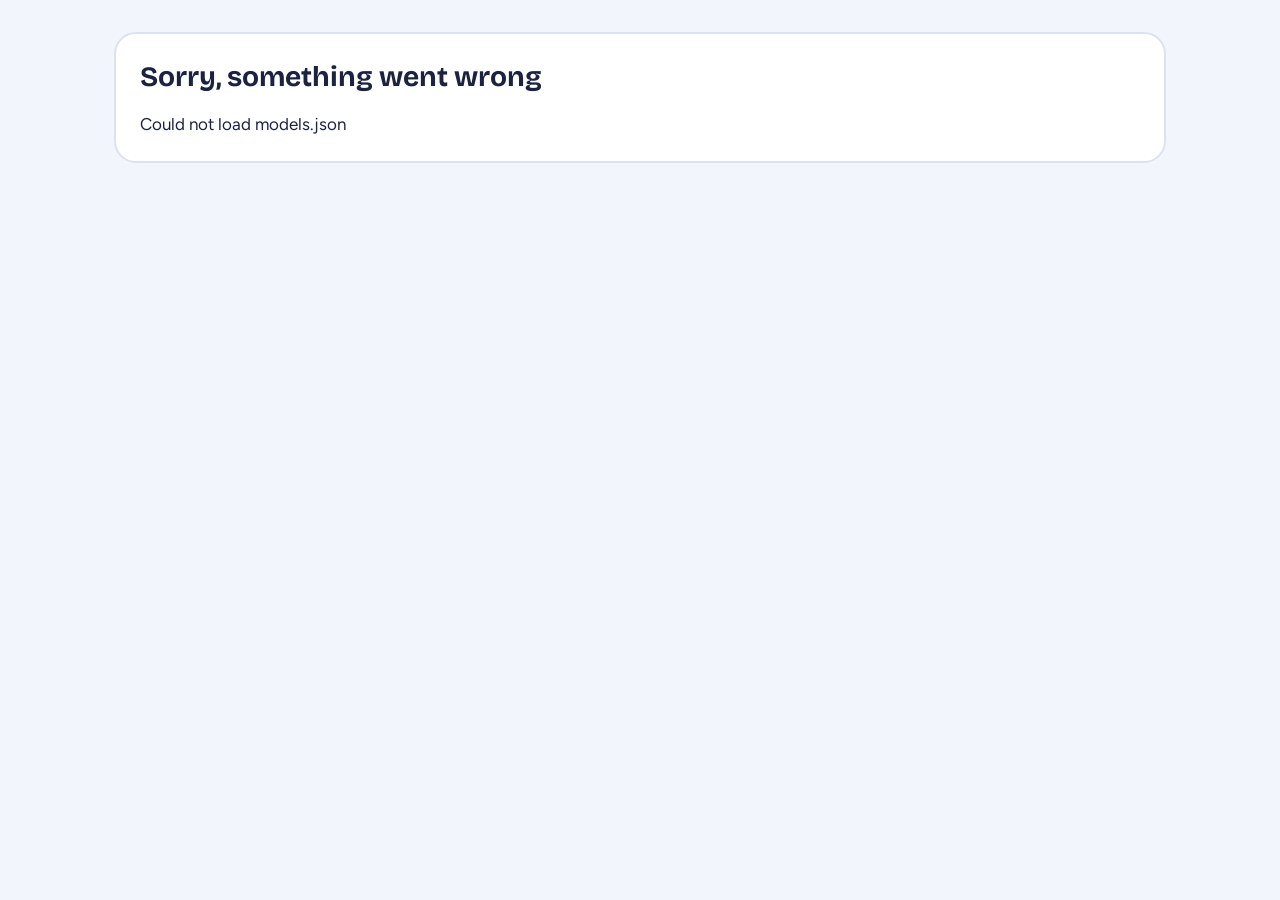
==== commit 1c067e7d: "Add Complete the paragraph: typed gaps in model paragraphs Co-Authored-By: Claude Sonnet 5.5 <norepl" ====
--- a/web/index.html
+++ b/web/index.html
@@ -24,6 +24,7 @@
 <script src="js/match-screens.js"></script>
 <script src="js/quote-screens.js"></script>
 <script src="js/lesson-screens.js"></script>
+<script src="js/model-screens.js"></script>
 <script src="js/app.js"></script>
 </body>
 </html>
--- a/web/style.css
+++ b/web/style.css
@@ -397,6 +397,29 @@
 .right .chip { border-color: transparent; color: #155E3E; }
 .fb-note { font-size: 14px; font-weight: 600; margin-top: auto; padding-top: 12px; }
 .right .fb-note { color: #2D4A3C; }
+.model-box {
+  background: rgba(255, 255, 255, 0.7); border-radius: 16px; padding: 12px 16px;
+  font-size: 16px; max-width: 520px; text-align: left;
+}
+.model-box summary { cursor: pointer; font-weight: 700; }
+.model-title { font-size: 12px; font-weight: 700; letter-spacing: 0.06em; text-transform: uppercase; color: var(--muted); margin: 10px 0 4px; }
+.model-part { margin: 8px 0 0; }
+.model-label { display: block; font-size: 12px; font-weight: 700; letter-spacing: 0.06em; text-transform: uppercase; color: var(--muted); }
+.model-box mark { background: #FFE88A; color: inherit; border-radius: 3px; padding: 0 2px; }
+.model-gaps { max-width: 760px; margin: 16px 0; background: #fff; line-height: 2.1; }
+.model-gaps .model-part { margin: 12px 0 0; }
+.word-bank { display: flex; flex-wrap: wrap; gap: 6px; margin: 4px 0 8px; line-height: 1.4; }
+.bank-word { background: var(--tint, #eee); border-radius: 999px; padding: 2px 12px; font-weight: 600; }
+.gap-input {
+  font: inherit; padding: 1px 6px; border: 0; border-bottom: 2px solid var(--muted); border-radius: 4px 4px 0 0;
+  background: rgba(0, 0, 0, 0.04); text-align: center; min-width: 4ch;
+}
+.gap-ok { border-bottom-color: #1E7B4F; background: #DFF3E8; }
+.gap-near { border-bottom-color: #C47A00; background: #FFF0D0; }
+.gap-bad { border-bottom-color: #B3261E; background: #FBE0DD; }
+.model-result { font-weight: 700; margin: 14px 0 4px; line-height: 1.4; }
+.model-actions { display: flex; flex-wrap: wrap; gap: 10px; align-items: center; margin-top: 8px; }
+.mc-fb .model-box { max-width: none; }
 .fb-btn { width: 100%; max-width: 420px; color: #fff; }
 .right .fb-btn { background: #17724B; }
 .wrong .fb-btn, .near .fb-btn { background: var(--navy); }
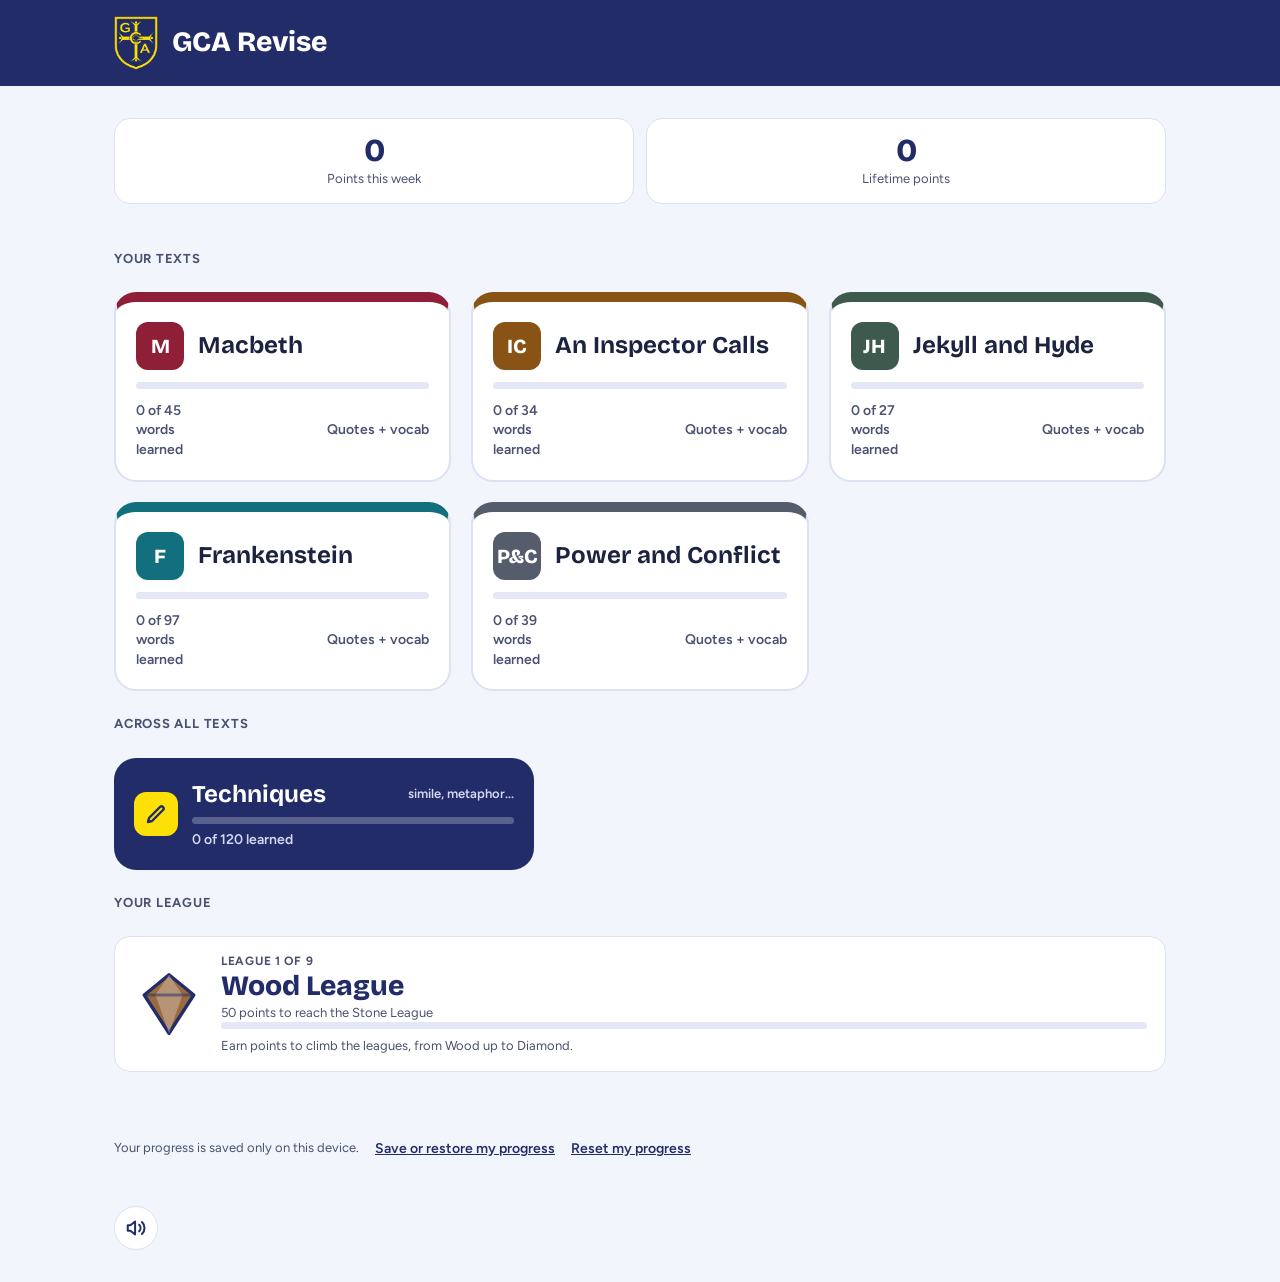
==== commit 7a6c9781: "Publish site update (f29edf3) Co-Authored-By: Claude Sonnet 5.5 <noreply@anthropic.com> Claude-Sessi" ====
--- a/web/index.html
+++ b/web/index.html
@@ -15,6 +15,7 @@
 <script src="js/storage.js"></script>
 <script src="js/data.js"></script>
 <script src="js/engine.js"></script>
+<script src="js/review.js"></script>
 <script src="js/sound.js"></script>
 <script src="js/celebrate.js"></script>
 <script src="js/points.js"></script>
--- a/web/style.css
+++ b/web/style.css
@@ -417,6 +417,18 @@
 .gap-ok { border-bottom-color: #1E7B4F; background: #DFF3E8; }
 .gap-near { border-bottom-color: #C47A00; background: #FFF0D0; }
 .gap-bad { border-bottom-color: #B3261E; background: #FBE0DD; }
+.bank-help { font-size: 14px; color: var(--muted); margin: 0 0 6px; line-height: 1.4; }
+.bank-word { font: inherit; font-weight: 600; border: 0; color: inherit; cursor: grab; user-select: none; -webkit-user-select: none; touch-action: none; }
+.bank-word:hover { filter: brightness(0.95); }
+.bank-word.picked { outline: 3px solid var(--accent); }
+.bank-word.used { opacity: 0.35; cursor: pointer; }
+.bank-word.dragging { opacity: 0.35; }
+.bank-ghost {
+  position: fixed; z-index: 50; pointer-events: none; transform: translate(-50%, -120%);
+  background: var(--accent, #222C69); color: #fff; border-radius: 999px; padding: 4px 14px; font-weight: 700;
+  box-shadow: 0 4px 14px rgba(0, 0, 0, 0.25);
+}
+.gap-over { outline: 3px solid var(--accent); background: #fff6cc; }
 .model-result { font-weight: 700; margin: 14px 0 4px; line-height: 1.4; }
 .model-actions { display: flex; flex-wrap: wrap; gap: 10px; align-items: center; margin-top: 8px; }
 .mc-fb .model-box { max-width: none; }
@@ -609,6 +621,7 @@
 .m-cell:focus-visible { outline: 3px solid var(--yellow); outline-offset: 2px; }
 .m-word span { font-size: 17px; font-weight: 700; overflow-wrap: anywhere; }
 .m-meaning span { font-size: 14px; font-weight: 600; line-height: 1.25; }
+.m-notes .m-word span { font-size: 14px; font-weight: 600; line-height: 1.25; }
 .m-cell.sel { border: 3px solid var(--navy); padding: 9px 11px; color: var(--navy); }
 .m-cell.done { background: #E3F4EB; border-color: #17724B; opacity: 0.8; color: #155E3E; cursor: default; }
 .m-cell.slip { background: #FCEBEE; border-color: #B42A47; }
@@ -655,6 +668,7 @@
   .m-cell.sel { padding: 11px 17px; }
   .m-word span { font-size: 22px; }
   .m-meaning span { font-size: 17px; line-height: 1.3; }
+  .m-notes .m-word span { font-size: 17px; line-height: 1.3; }
   .m-cell svg { width: 20px; height: 20px; }
   .m-status { font-size: 15px; padding: 8px 16px; }
   .match-done .md-main { padding: 48px 24px; gap: 18px; }
@@ -746,6 +760,13 @@
 .backup-msg { min-height: 1.3em; font-weight: 600; color: var(--navy); }
 .backup-note { font-size: 13px; color: var(--muted); }
 .backup-file { cursor: pointer; }
+.account-form { display: flex; flex-direction: column; gap: 12px; }
+.account-form label { display: flex; flex-direction: column; gap: 4px; font-weight: 600; color: var(--ink); }
+.account-input {
+  width: 100%; padding: 10px 12px; border: 1.5px solid var(--line); border-radius: 12px;
+  font-family: inherit; font-size: 16px; color: var(--ink); background: #fff;
+}
+.account-form .pill { align-self: flex-start; }
 a.link-btn { display: inline-flex; align-items: center; }
 
 /* ---------- Streak celebration ---------- */
@@ -789,7 +810,9 @@
 .set-meta { display: flex; justify-content: space-between; gap: 8px; flex-wrap: wrap; font-size: 13px; font-weight: 600; color: var(--muted); }
 .set-status { display: inline-flex; align-items: center; gap: 4px; color: var(--ink); }
 .steps { list-style: none; margin: 0; padding: 0; display: flex; flex-direction: column; gap: 8px; }
-.step-row { display: flex; align-items: center; gap: 12px; padding: 10px 12px; border: 1.5px solid var(--line); border-radius: 14px; background: #fff; }
+.step-row { border: 1.5px solid var(--line); border-radius: 14px; background: #fff; }
+.step-link { display: flex; align-items: center; gap: 12px; padding: 10px 12px; color: inherit; text-decoration: none; border-radius: 14px; }
+.step-link:hover, .step-link:focus-visible { background: rgba(0, 0, 0, 0.03); }
 .step-row.is-next { border-color: var(--accent); background: var(--tint); }
 .step-row.is-done { background: #E9F6EF; border-color: #BFE3CF; }
 .step-num {
@@ -855,3 +878,12 @@
 /* The points line sits on the dark "done" screens: light text, bright numbers. */
 .run.done .points-line { color: #DDE1F8; }
 .run.done .points-line b { color: var(--yellow); }
+.bonus-sign {
+  align-self: center; margin: 0 0 12px; padding: 10px 22px; border-radius: 999px; background: #FFE88A; color: #3A2A00;
+  font-weight: 800; font-size: 20px; text-align: center; box-shadow: 0 3px 10px rgba(0, 0, 0, 0.15);
+}
+.model-actions [hidden] { display: none !important; }
+
+/* "Due today" card at the top of the home screen */
+.due-card { margin: 0 0 22px; border-color: var(--navy); }
+.due-card .pill.primary { min-width: 120px; justify-content: center; }
